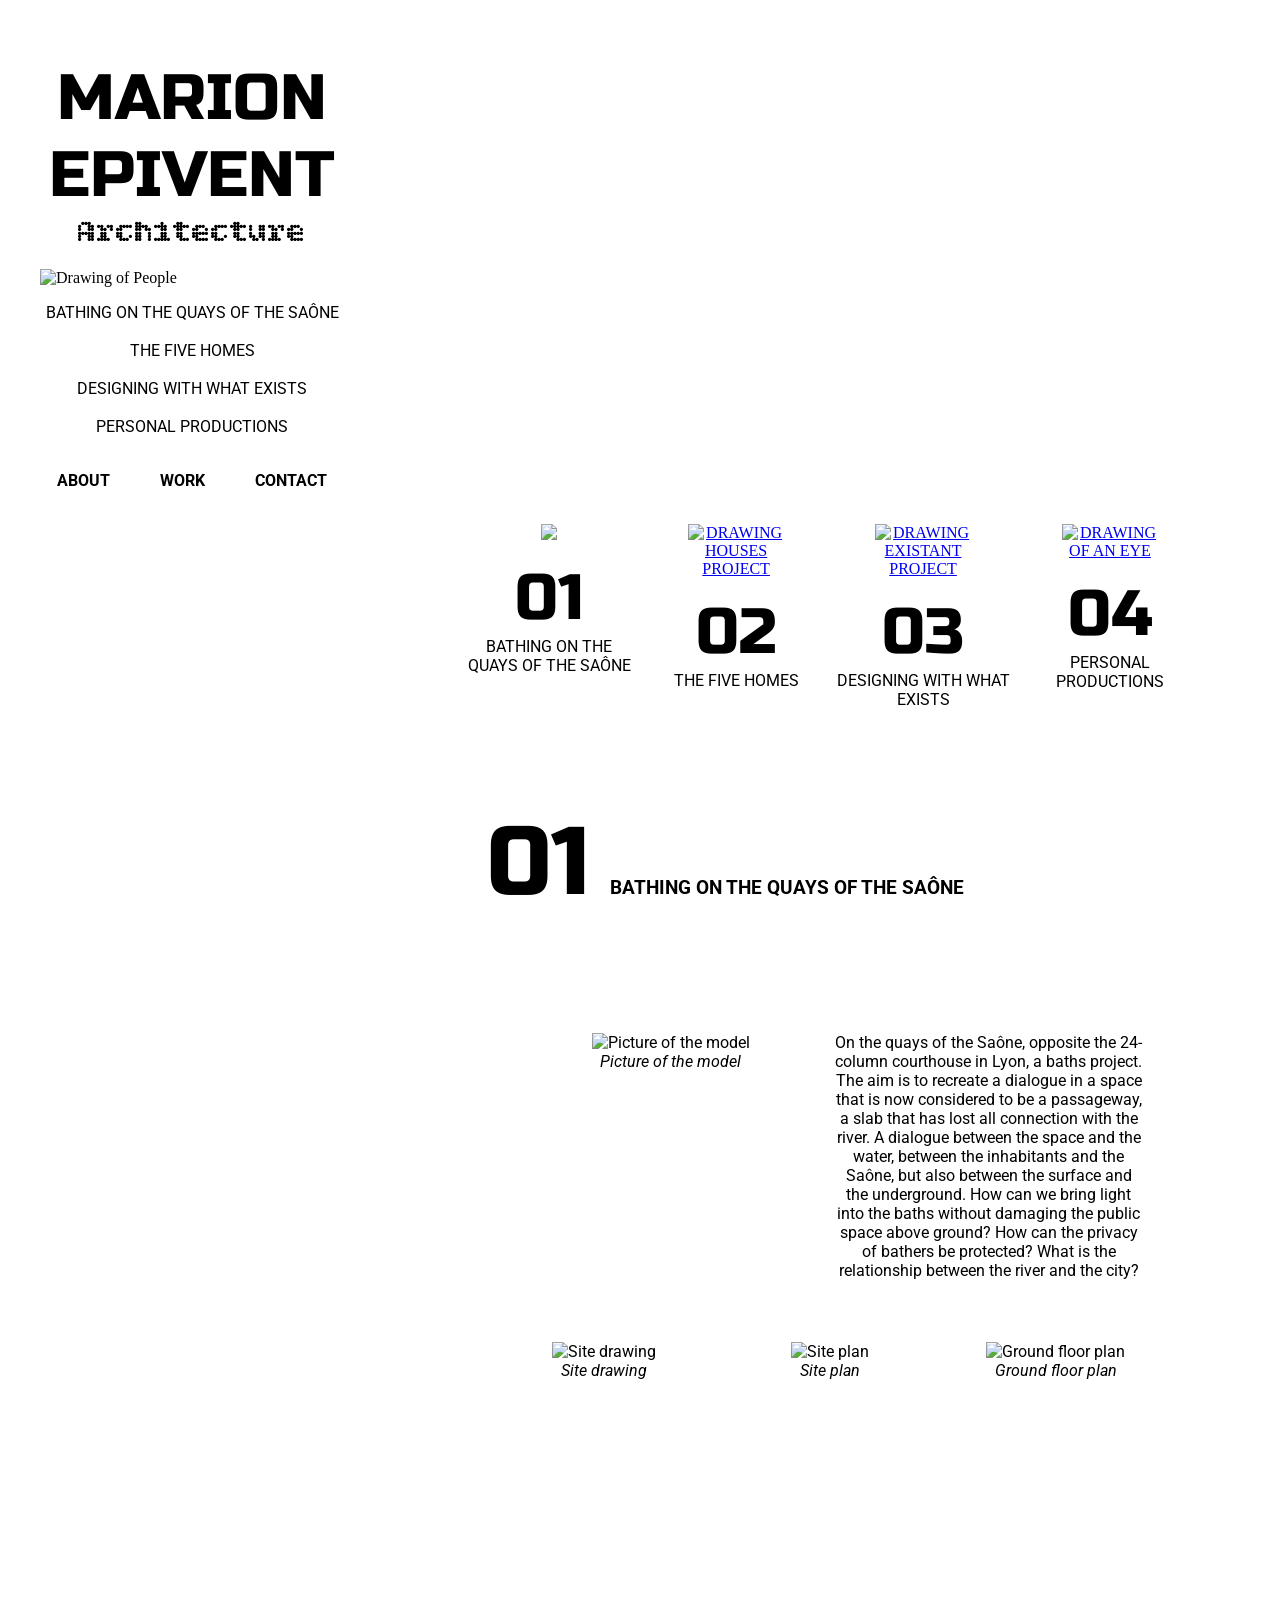
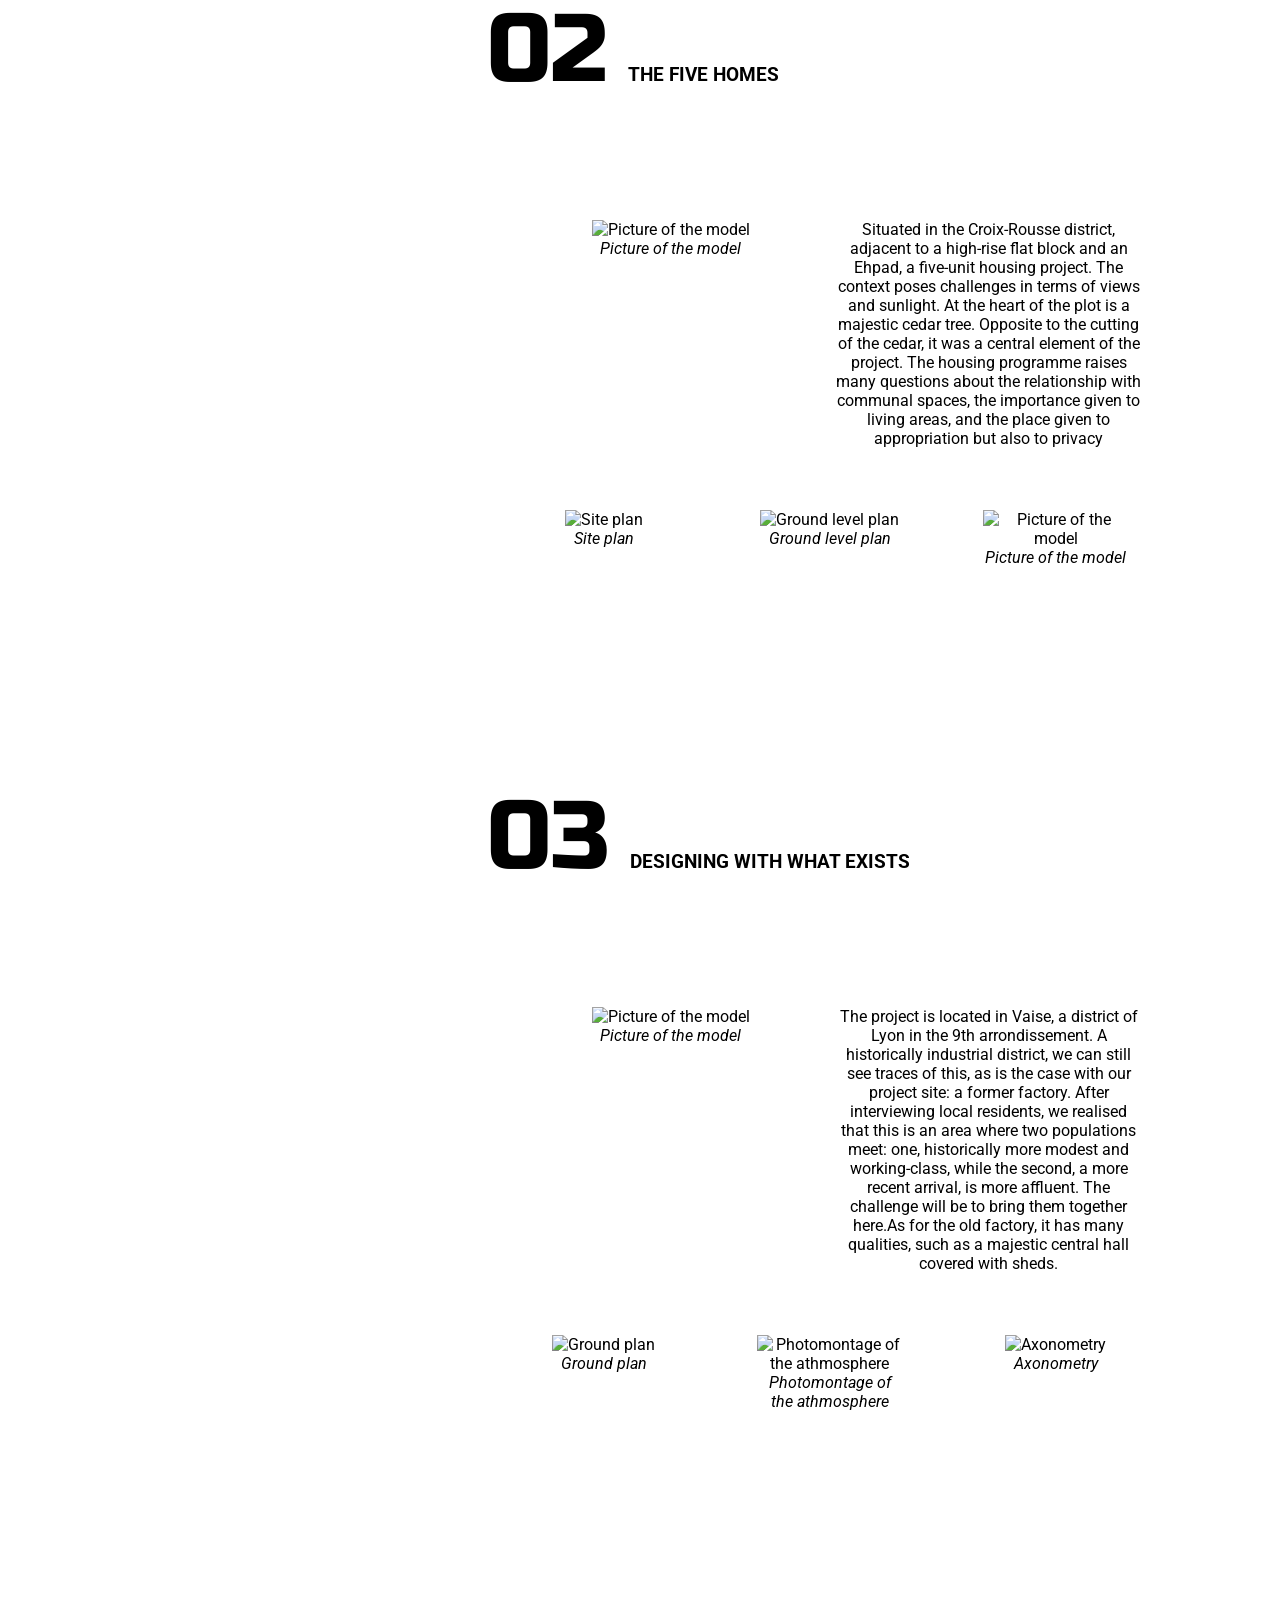
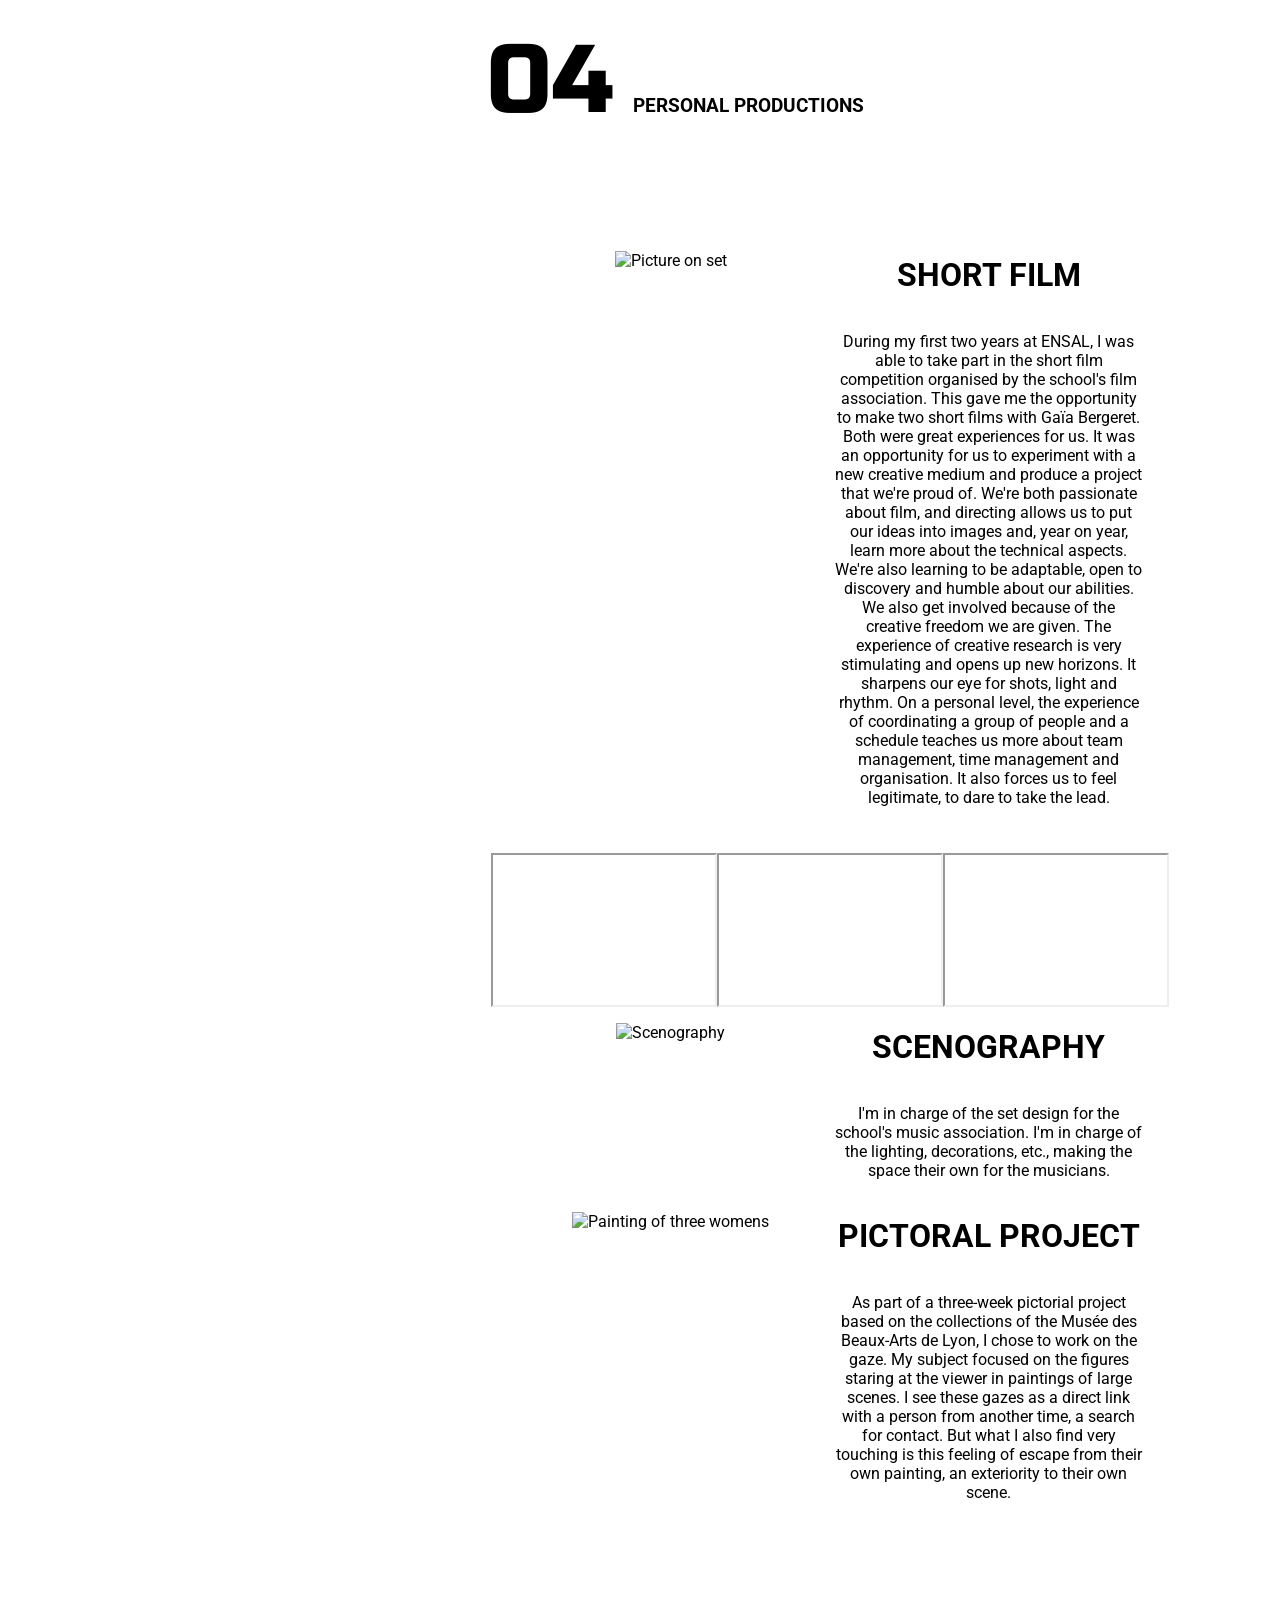
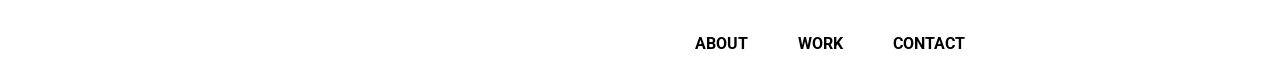
==== index.html @ 9118f6d7 "Add files via upload" ====
<!DOCTYPE html>
<html lang="en">
<head>
    <meta charset="UTF-8">
    <meta name="viewport" content="width=device-width, initial-scale=1.0">
    <title>Marion Epivent Portfolio WORK</title>
    <link rel="stylesheet" href="Styleportfolio.css">
    <link rel="icon" href="Images-portfolio/SCHEMA OEUIL.png" type="image/png">
    <section>
        <link rel="preconnect" href="https://fonts.googleapis.com">
        <link rel="preconnect" href="https://fonts.gstatic.com" crossorigin>
        <link href="https://fonts.googleapis.com/css2?family=Russo+One&display=swap" rel="stylesheet">
    </section>
    <section>
        <link rel="preconnect" href="https://fonts.googleapis.com">
        <link rel="preconnect" href="https://fonts.gstatic.com" crossorigin>
        <link href="https://fonts.googleapis.com/css2?family=Bitcount+Grid+Double:wght@100..900&display=swap" rel="stylesheet">
    </section>
    <section>
        <link rel="preconnect" href="https://fonts.googleapis.com">
        <link rel="preconnect" href="https://fonts.gstatic.com" crossorigin>
        <link href="https://fonts.googleapis.com/css2?family=Roboto:ital,wght@0,100..900;1,100..900&display=swap" rel="stylesheet">
    </section>
</head>
<body>
    <div class="banner">
        <div class="bannertext">
            <h1 class="bigtext russo-one-regular"><a href="about.html">MARION</a></h1>
            <h1 class="bigtext russo-one-regular"><a href="about.html">EPIVENT</a></h1>
            <h2 class="undbigtext bitcount-grid-double-POINT">Architecture</h2>
        </div>
        <figure>
            <img src="Images-portfolio/Perso portfolio.jpg" alt="Drawing of People" style="width:100%">
        </figure>
        <ul class="bannertext roboto-classic summarybanner">
            <li> <a href="#quays">Bathing on the quays of the Saône </a></li><br>
            <li> <a href="#homes">The five homes</a></li><br>
            <li> <a href="#exist">Designing with what exists</a></li><br>
            <li> <a href="#personnal">Personal productions</a></li><br>
        </ul>
        <div class="footerbanner roboto-classic bold">
            <p><a href="about.html">ABOUT</a></p>
            <p><a href="index.html">WORK</a></p>
            <p><a href="contact.html">CONTACT</a></p>  
        </div>  
        
    </div>
    <div class="bannerglobal">
        
        <header>
            
            <div class="blocksummary">
                <div class="Itemsummaryblock">
                    <figure>
                        <a href="#quays"><img src="Images-portfolio/SCHEMA BAINS.png"Drawing bath project" width="100%"></a>
                    </figure>
                    <p class="numbersummary russo-one-regular">01</p>
                    <h1 class="textsummary roboto-classic">Bathing on the quays of the Saône</h1>
                </div>
                <div class="Itemsummaryblock">
                    <figure>
                       <a href="#homes"><img src="Images-portfolio/SCHEMA HOMES.png" alt="Drawing houses project" width="100%"></a> 
                    </figure>
                    <p class="numbersummary russo-one-regular">02</p>
                    <h1 class="textsummary roboto-classic">The five homes</h1>
                </div>
                <div class="Itemsummaryblock">
                    <figure>
                        <a href="#exist"><img src="Images-portfolio/SCHEMA EXIST.png" alt="Drawing existant project" width="100%"></a>
                    </figure>
                    <p class="numbersummary russo-one-regular">03</p>
                    <h1 class="textsummary roboto-classic">Designing with what exists</h1>
                </div>
                <div class="Itemsummaryblock">
                    <figure>
                        <a href="#personnal"><img src="Images-portfolio/SCHEMA OEUIL.png" alt="Drawing of an eye" width="100%"></a>
                    </figure>
                    <p class="numbersummary russo-one-regular">04</p>
                    <h1 class="textsummary roboto-classic">Personal productions</h1>
                </div>
            </div>
        </header>



        <main>
            <div id="quays" class="biggroupproject">

                <div class="ligne">
                    <p class="numberproject russo-one-regular">01<p>
                    <h1 class="projecttitle roboto-classic">Bathing on the quays of the Saône</h1>
                </div>
                <div class="projectintroblock roboto-classic">
                    <div class="projectintroitem">
                        <figure>
                            <img src="Images-portfolio/BAINS MAQUETTE.png" alt="Picture of the model" width="100%">
                        <figcaption>Picture of the model</figcaption>
                        </figure>
                    </div>
                    <div class="projectintroitem roboto-classic">
                        <p>On the quays of the Saône, opposite the 24-column courthouse in Lyon, a baths project. The aim is to recreate a dialogue in a space that is now considered to be a passageway, a slab that has lost all connection with the river. A dialogue between the space and the water, between the inhabitants and the Saône, but also between the surface and the underground. How can we bring light into the baths without damaging the public space above ground? How can the privacy of bathers be protected? What is the relationship between the river and the city?</p>
                    </div>
                </div>

                <div class="projectphotoblock roboto-classic">
                    <div class="projectphotoitem">
                        <figure>
                            <img src="Images-portfolio/BAINS DESSIN.png" alt="Site drawing" width="100%">
                        <figcaption>Site drawing</figcaption>
                        </figure>
                    </div>
                    <div class="projectphotoitem">
                        <figure>
                            <img src="Images-portfolio/BAINS MASSE.png" alt="Site plan" width="100%">
                        <figcaption>Site plan</figcaption>
                        </figure>
                    </div>
                    <div class="projectphotoitem">
                        <figure>
                            <img src="Images-portfolio/BAINS PLANS.png" alt="Ground floor plan" width="100%">
                        <figcaption>Ground floor plan</figcaption>
                        </figure>
                    </div>
                </div>
            </div>


            <div id="homes" class="biggroupproject">
                <div class="ligne">
                    <p class="numberproject russo-one-regular">02<p>
                    <h1 class="projecttitle roboto-classic">The five homes</h1>
                </div>

                <div class="projectintroblock roboto-classic">
                    <div class="projectintroitem">
                        <figure>
                            <img src="Images-portfolio/MAISON MAQUETTE.png" alt="Picture of the model" width="100%">
                        <figcaption>Picture of the model </figcaption>
                        </figure>
                    </div>
                    <div class="projectintroitem roboto-classic">
                        <p>Situated in the Croix-Rousse district, adjacent to a high-rise flat block and an Ehpad, a five-unit housing project. The context poses challenges in terms of views and sunlight. At the heart of the plot is a majestic cedar tree. Opposite to the cutting of the cedar, it was a central element of the project. The housing programme raises many questions about the relationship with communal spaces, the importance given to living areas, and the place given to appropriation but also to privacy</p>
                    </div>
                </div>

                <div class="projectphotoblock roboto-classic">
                    <div class="projectphotoitem">
                        <figure>
                            <img src="Images-portfolio/MAISON MAQUETTE (1).png" alt="Site plan" width="100%">
                        <figcaption>Site plan</figcaption>
                        </figure>
                    </div>
                    <div class="projectphotoitem">
                        <figure>
                            <img src="Images-portfolio/MAISON PLAN.png" alt="Ground level plan" width="100%">
                        <figcaption>Ground level plan</figcaption>
                        </figure>
                    </div>
                    <div class="projectphotoitem">
                        <figure>
                            <img src="Images-portfolio/MAISON MAQUETTE PETIT.png" alt="Picture of the model" width="100%">
                        <figcaption>Picture of the model</figcaption>
                        </figure>
                    </div>
                </div>
            </div>


            <div id="exist" class="biggroupproject">
                <div class="ligne">
                    <p class="numberproject russo-one-regular">03<p>
                    <h1 class="projecttitle roboto-classic">Designing with what exists</h1>
                </div>

                <div class="projectintroblock roboto-classic">
                    <div class="projectintroitem">
                        <figure>
                            <img src="Images-portfolio/EXIST MAQUETTE.png" alt="Picture of the model" width="100%">
                        <figcaption>Picture of the model</figcaption>
                        </figure>
                    </div>
                    <div class="projectintroitem roboto-classic">
                        <p>The project is located in Vaise, a district of Lyon in the 9th arrondissement. A historically industrial district, we can still see traces of this, as is the case with our project site: a former factory. After interviewing local residents, we realised that this is an area where two populations meet: one, historically more modest and working-class, while the second, a more recent arrival, is more affluent. The challenge will be to bring them together here.As for the old factory, it has many qualities, such as a majestic central hall covered with sheds.</p>
                    </div>
                </div>

                <div class="projectphotoblock roboto-classic">
                    <div class="projectphotoitem">
                        <figure>
                            <img src="Images-portfolio/EXIST PLAN.png" alt="Ground plan" width="100%">
                        <figcaption>Ground plan</figcaption>
                        </figure>
                    </div>
                    <div class="projectphotoitem">
                        <figure>
                            <img src="Images-portfolio/EXIST PHOTOMONTAGE.png" alt="Photomontage of the athmosphere" width="100%">
                        <figcaption>Photomontage of the athmosphere</figcaption>
                        </figure>
                    </div>
                    <div class="projectphotoitem">
                        <figure>
                            <img src="Images-portfolio/EXIST AXO.png" alt="Axonometry" width="100%">
                        <figcaption>Axonometry</figcaption>
                        </figure>
                    </div>
                </div>
            </div>


            <div id="personnal" class="biggroupproject">
                <div class="ligne">
                    <p class="numberproject russo-one-regular">04<p>
                    <h1 class="projecttitle roboto-classic">Personal productions</h1>
                </div>

                <div class="projectintroblock roboto-classic">
                    <div class="projectintroitem">
                        <figure>
                            <img src="Images-portfolio/PERSO PHOTO.png" alt="Picture on set" width="100%">
                        </figure>
                    </div>
                    <div class="projectintroitem roboto-classic">
                        <h1>SHORT FILM</h1>
                        <p>During my first two years at ENSAL, I was able to take part in the short film competition organised by the school's film association. This gave me the opportunity to make two short films with Gaïa Bergeret. <br> Both were great experiences for us. It was an opportunity for us to experiment with a new creative medium and produce a project that we're proud of. We're both passionate about film, and directing allows us to put our ideas into images and, year on year, learn more about the technical aspects. <br> We're also learning to be adaptable, open to discovery and humble about our abilities. We also get involved because of the creative freedom we are given. The experience of creative research is very stimulating and opens up new horizons. It sharpens our eye for shots, light and rhythm. On a personal level, the experience of coordinating a group of people and a schedule teaches us more about team management, time management and organisation. It also forces us to feel legitimate, to dare to take the lead.</p>
                    </div>
                </div>

                <div class="projectphotoblock roboto-classic">
                   <div class="projectphotoitem">
                        <iframe
                        title="Résilience"
                        src="https://www.youtube.com/embed/E3gGvBHjxhY"
                        allow="accelerometer; autoplay; clipboard-write; encrypted-media; gyroscope; picture-in-picture"
                        allowfullscreen>
                        </iframe>
                    </div>

                    <div class="projectphotoitem">
                        <iframe
                        title="Au fond des yeux"
                        src="https://www.youtube.com/embed/UUV_vg9QorA"
                        allow="accelerometer; autoplay; clipboard-write; encrypted-media; gyroscope; picture-in-picture"
                        allowfullscreen>
                        </iframe>
                    </div>

                <div class="projectphotoitem">
                    <iframe
                    title="Carnaval"
                    src="https://www.youtube.com/embed/jd1QXHDu4F4"
                    allow="accelerometer; autoplay; clipboard-write; encrypted-media; gyroscope; picture-in-picture"
                    allowfullscreen>
                    </iframe>
                </div>
            </div>

                <div class="projectintroblock roboto-classic">
                    <div class="projectintroitem">
                        <figure>
                            <img src="Images-portfolio/PERSO SCENO.png" alt="Scenography" width="100%">
                        </figure>
                    </div>
                    <div class="projectintroitem roboto-classic">
                        <h1>SCENOGRAPHY</h1>
                        <p>I'm in charge of the set design for the school's music association. I'm in charge of the lighting, decorations, etc., making the space their own for the musicians.</p>
                    </div>
                </div>

                <div class="projectintroblock roboto-classic">
                    <div class="projectintroitem">
                        <figure>
                            <img src="Images-portfolio/PERSO DESSIN.png" alt="Painting of three womens" width="100%">
                        
                        </figure>
                    </div>
                    <div class="projectintroitem roboto-classic">
                        <h1>PICTORAL PROJECT</h1>
                        <p>As part of a three-week pictorial project based on the collections of the Musée des Beaux-Arts de Lyon, I chose to work on the gaze. My subject focused on the figures staring at the viewer in paintings of large scenes. I see these gazes as a direct link with a person from another time, a search for contact. But what I also find very touching is this feeling of escape from their own painting, an exteriority to their own scene. </p>
                    </div>
                </div>
                
            </div>
        </main>
        <footer>
            <div class="footerbanner roboto-classic bold">
                <p><a href="about.html">ABOUT</a></p>
                <p><a href="index.html">WORK</a></p>
                <p><a href="contact.html">CONTACT</a></p>  
            </div> 
        </footer>
    </div>
</body>
---- Styleportfolio.css ----
/*FONT*/
.russo-one-regular {
  font-family: "Russo One", sans-serif;
  font-weight: 400;
  font-style: normal;
}



.bitcount-grid-double-POINT {
  font-family: "Bitcount Grid Double", system-ui;
  font-optical-sizing: auto;
  font-weight: 400;
  font-style: normal;
  font-variation-settings:
    "slnt" 0,
    "CRSV" 0.5,
    "ELSH" 0,
    "ELXP" 0;
}


.roboto-classic {
  font-family: "Roboto", sans-serif;
  font-optical-sizing: auto;
  font-weight: 400;
  font-style: normal;
  font-variation-settings:
    "wdth" 100;
}

/*BANNER*/

.banner {
  position: fixed;
  top: 0;
  left: 0;
  width: 30%;
  height: 100%;
  color: black;
  z-index: 1000;
  padding-top: 60px;
}

.bannertext {
    display: flex;
    justify-content: center;
    flex-direction: column;
    align-items: center;
    color:black;
    margin: 0;
    padding: 0;
}


.bigtext {
    font-size:400%;
    margin: 0;
}

.bigtext a {
    color: black;
    text-decoration: none;
}
.bigtext a:hover {
    color: grey;
}

.undbigtext {
    font-size: 200%;
    margin: 0;
}

.summarybanner{
    display: flex;
    flex-direction: column;
    list-style: none;
    font-weight: 400;
    padding: 0;
    margin:0;

    text-transform: uppercase;
    font-size: medium;
}

.bold {
    font-weight: bolder;
}

.footerbanner{
    display: flex;
    justify-content: center;
    align-items:first baseline;
    gap: 50px;
    margin: 0;
    color: black;
    
}

.footerbanner a {
    color: black;
    text-decoration: none;
}

.footerbanner a:visited {
    color: black;
    text-decoration:underline;
}

.footerbanner a:hover {
    color: grey;
}







/*MAINBANNER*/


.bannerglobal {
    position: relative;
    top:0;
    left:30%;
    width:70%;
    height:100%;
    
}

/*SUMMARY*/

.blocksummary {
    padding-top: 500px;
    display: flex;
    flex-wrap: wrap;
    gap: 10px;
    justify-content: center;
}

.Itemsummaryblock {
    display: flex;
    text-align: center;
    flex-direction: column;
    width: 20%;
    color: black;
    margin: 0;
    padding: 0;

    text-transform: uppercase;
    overflow-wrap: break-word;
}


.numbersummary {
    font-size: 400%;
    margin: 0;
}

.textsummary{
    font-size: 100%;
    margin: 0;
}


.summarybanner a {
    color: black;
    text-decoration: none;
}

.summarybanner a:hover {
    color: grey
}

.summarybanner a:visited {
    text-decoration: underline;
}

/*PROJECT PRESENTATION*/


.biggroupproject {
    margin-right: 100px;
    margin-left: 100px;
    padding-bottom: 100px;
}

.numberproject{
    font-size: 600%;
}

.projecttitle{
    font-size: 120%;
    font-weight: bold;
    text-transform: uppercase;
}

.ligne{
    display: flex;
    align-items:first baseline;
    gap: 10px;
}

.projectintroblock {
    display: flex;
    flex-wrap: wrap;
    gap: 10px;
    justify-content: center;
}


.projectintroitem {
    display: flex;
    text-align: center;
    flex-direction: column;
    width: 45%;
    color: black;
    margin: 0;
    padding: 0;
    min-width: none;
    overflow-wrap: break-word;
}

.projectphotoblock {
    padding-top: 30px;
    display: flex;
    flex-wrap: wrap;
    gap: 0px;
    justify-content: center;
}

.projectphotoitem {
    display: flex;
    text-align: center;
    flex-direction: column;
    width: 33%;
    color: black;
    margin: 0;
    padding: 0;
    
}

.blockphotoproject {
    display: flex;
    text-align: center;
    flex-direction: column;
    width: 20%;
    height: 400px;
    color: black;
    margin: 0;
    padding: 0;
    text-transform: uppercase;
}

figcaption {
    font-style: oblique;
}

/*ABOUT*/

.bannerglobalabout {
    margin-left: 30%;
    width: 70%;  
}


.bannerglobalabout {
    display: flex;
    flex-direction: column;
    justify-content: center;  
    align-items: center;      
    min-height: 100vh;  
    text-align: center;
    gap: 20px;
    
}

.textabout {
    display: flex;
    text-align: center;
    flex-direction: column;
    margin-left: 300px;
    margin-right: 300px;
}
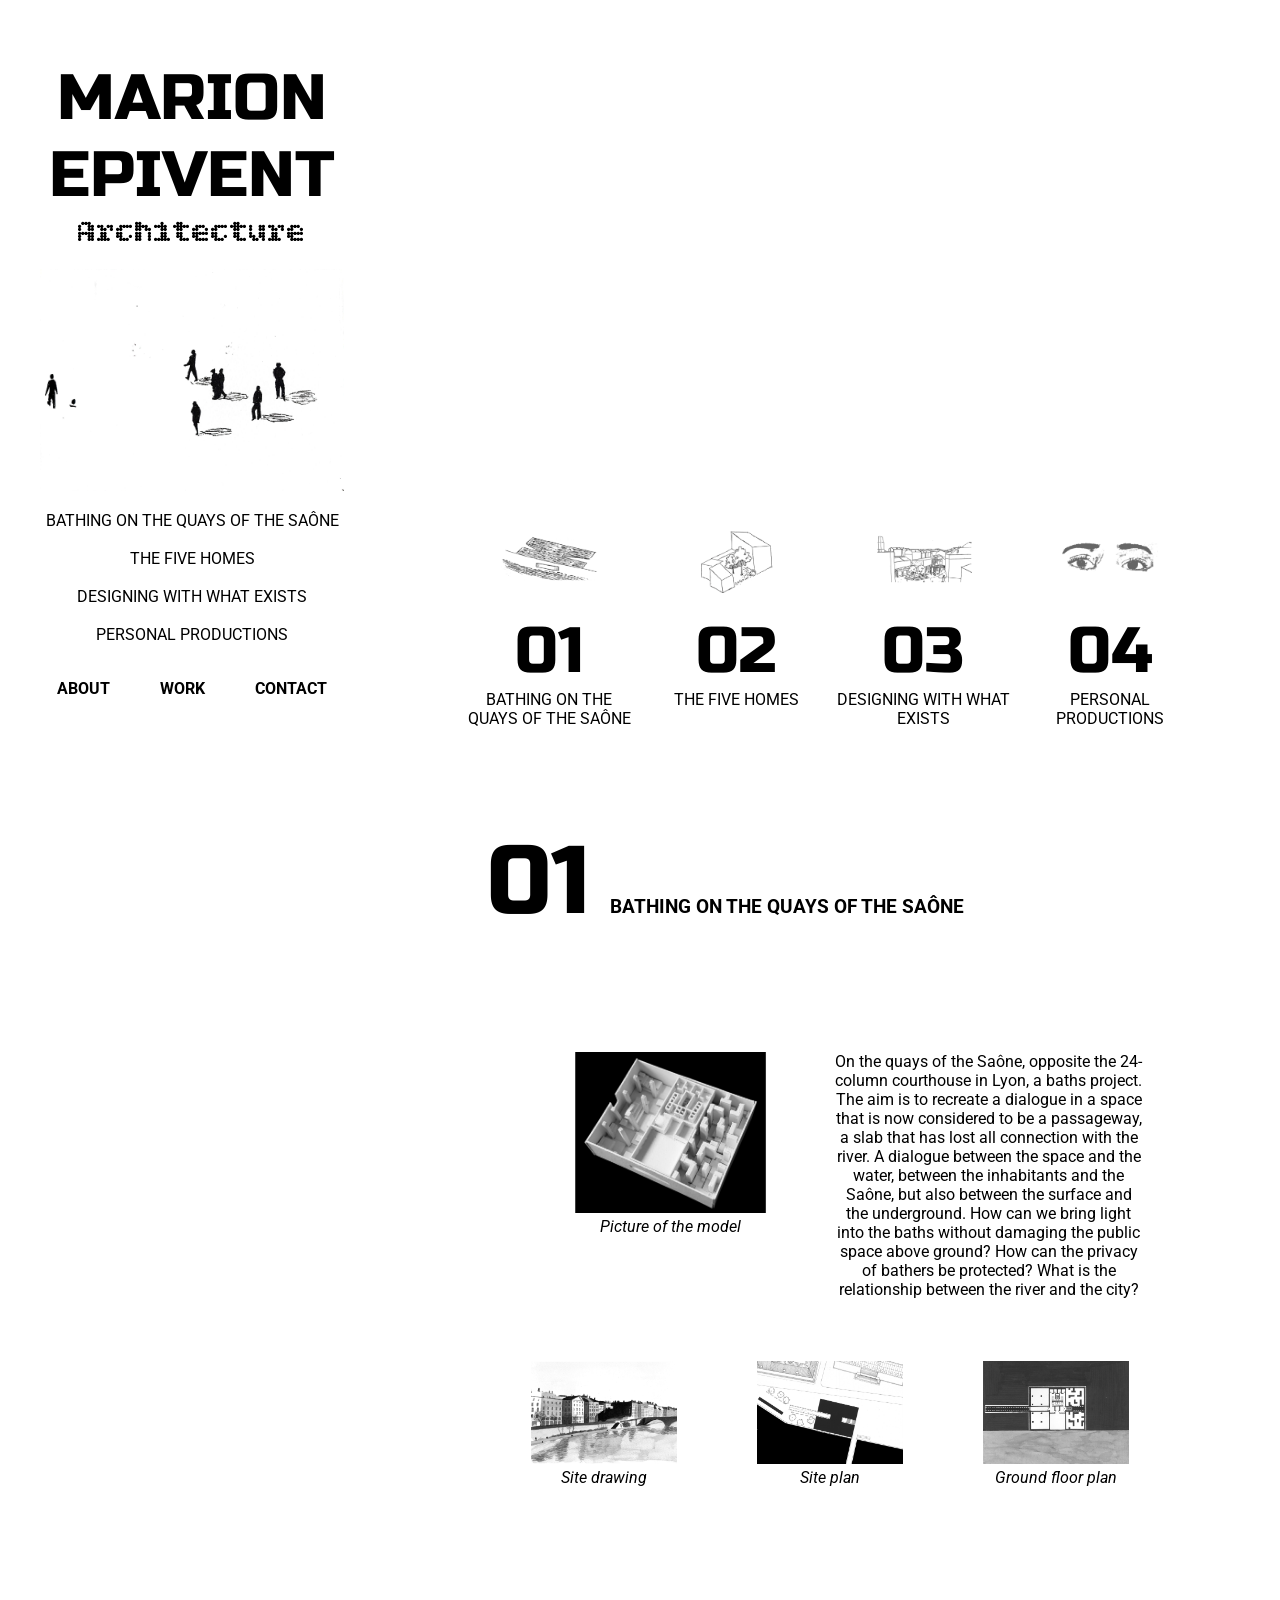
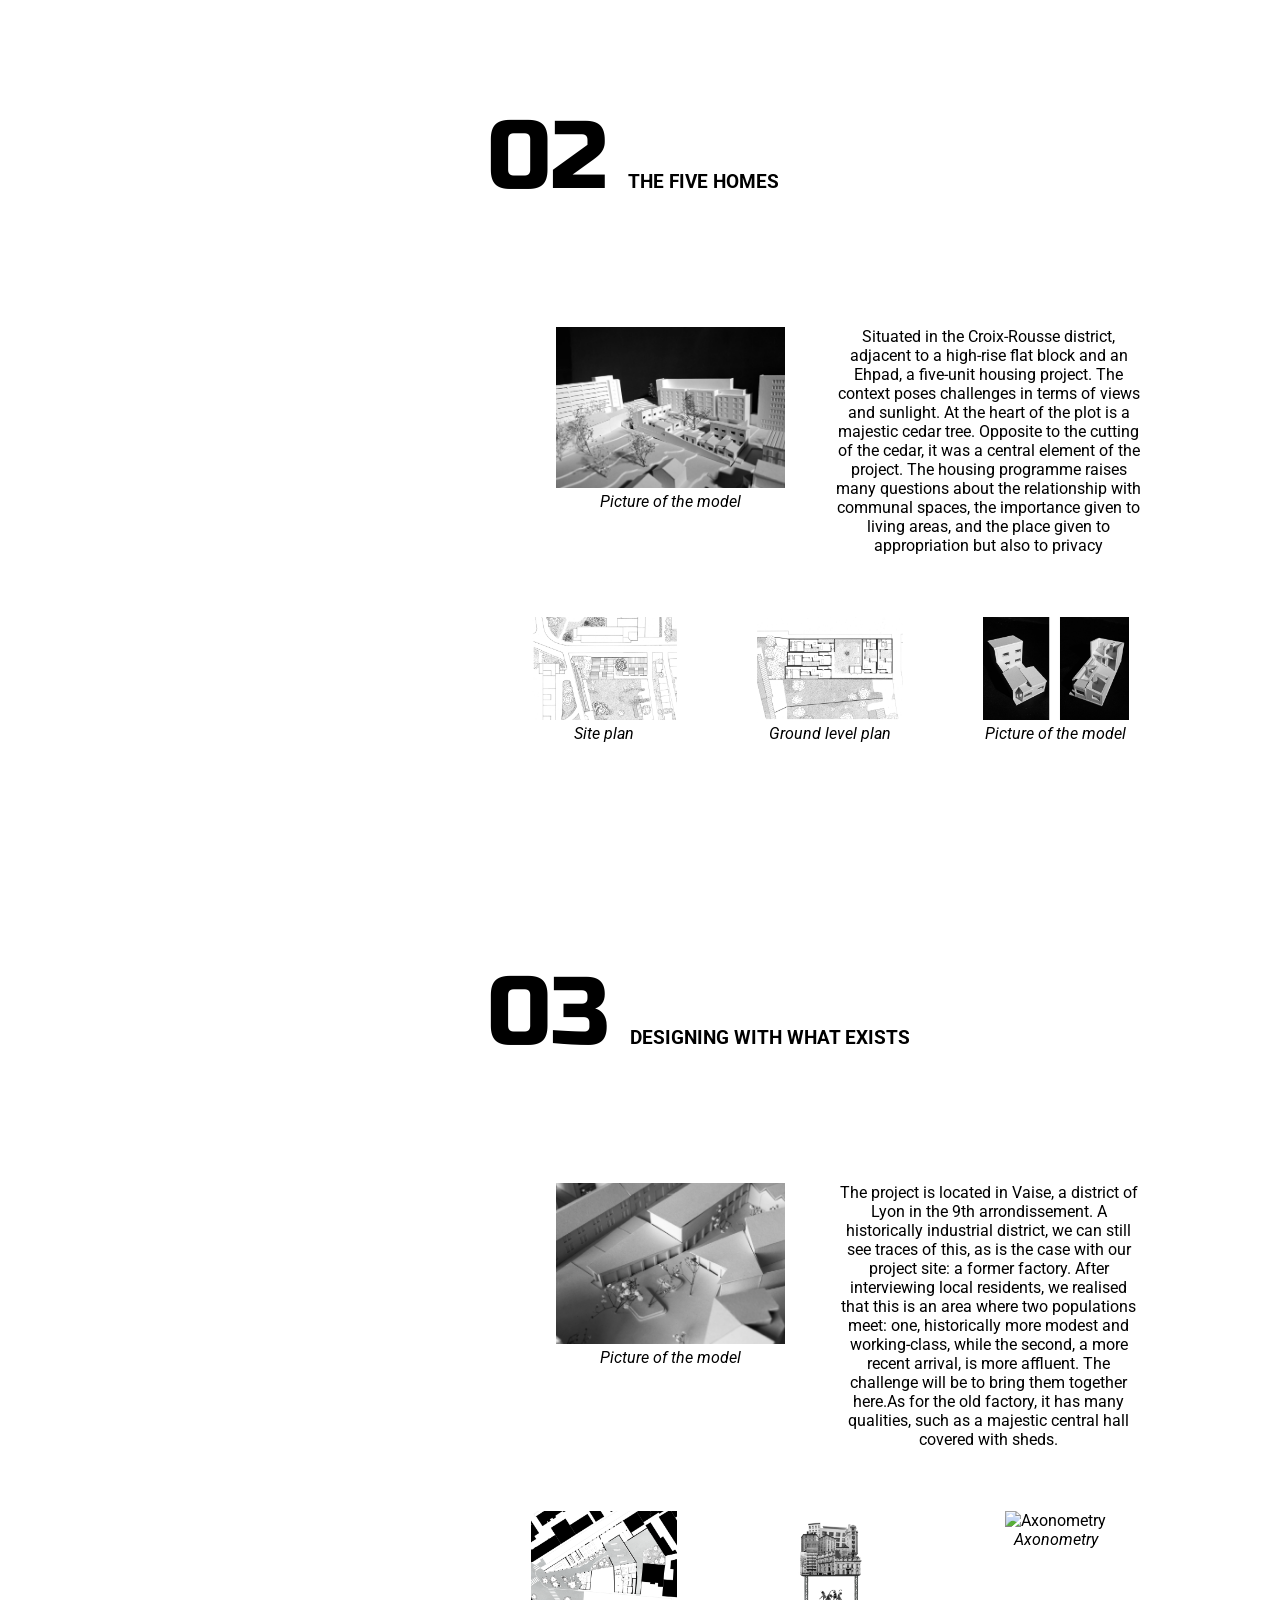
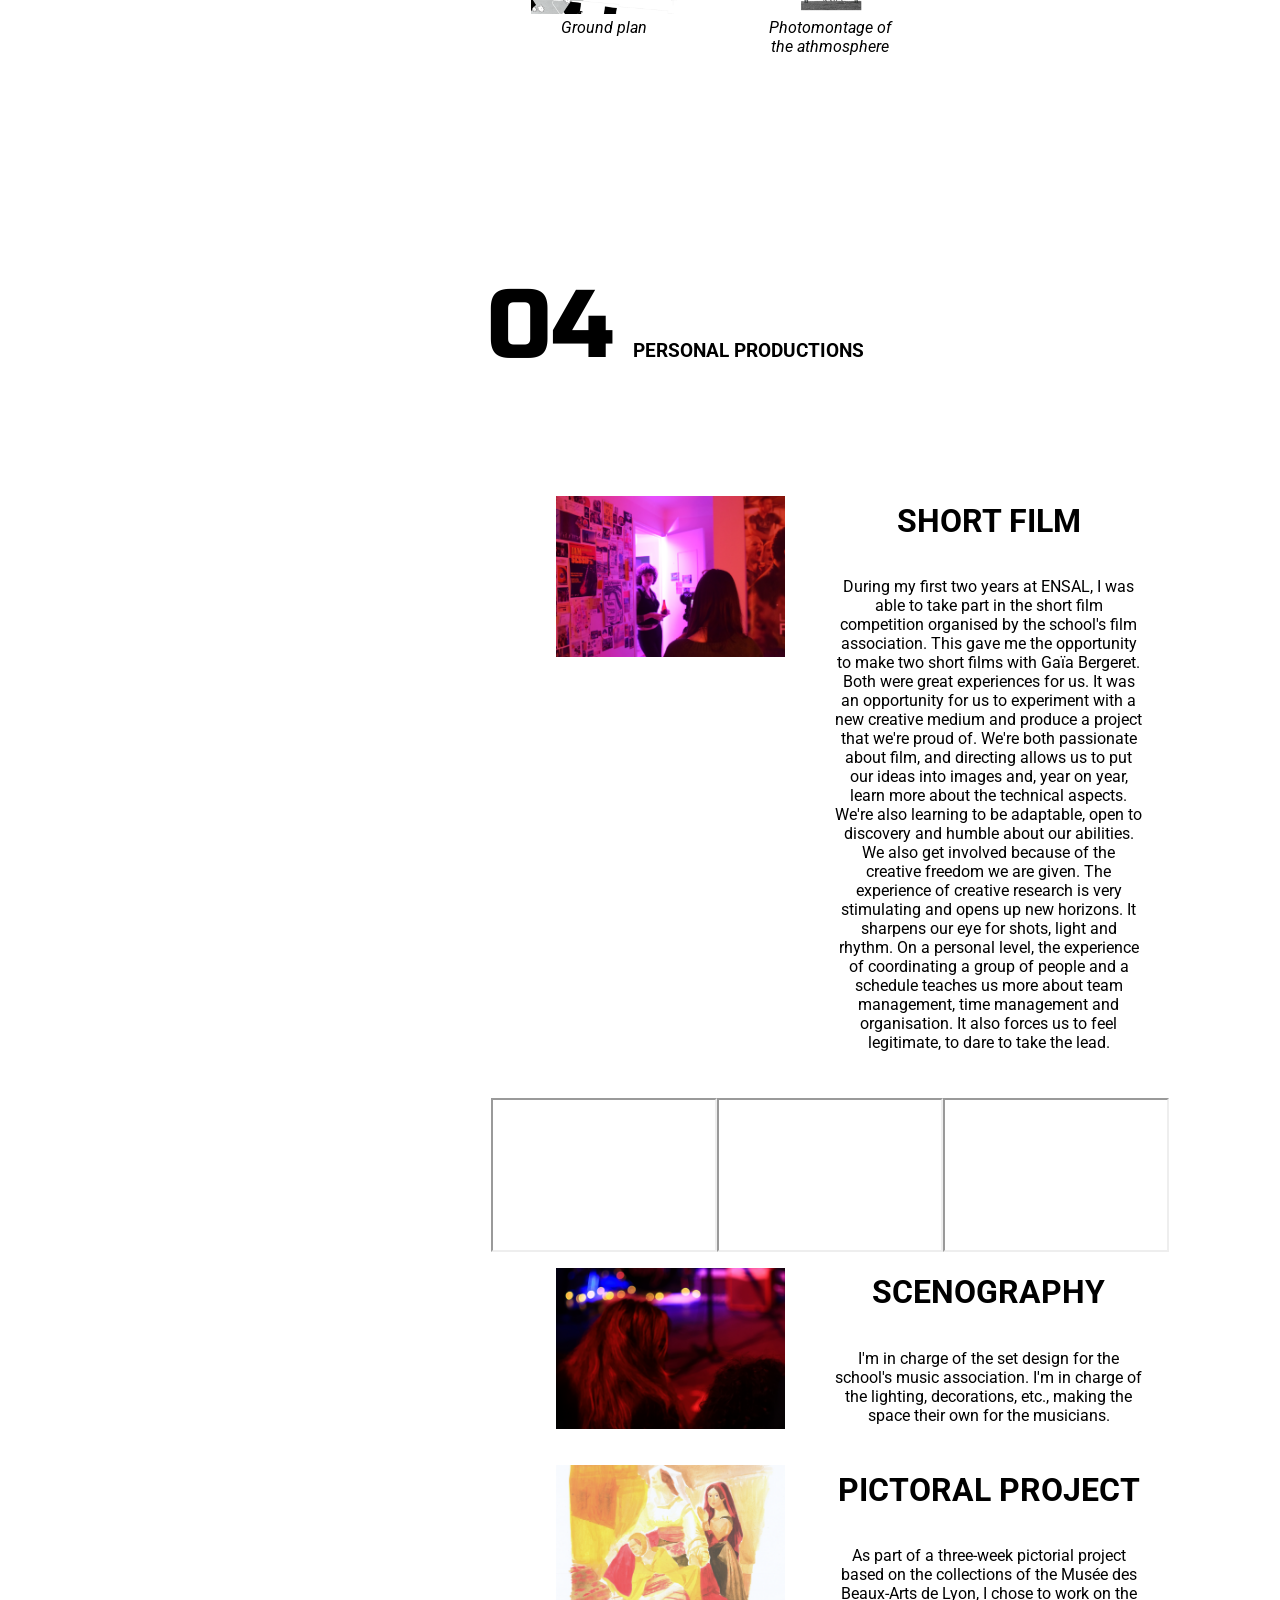
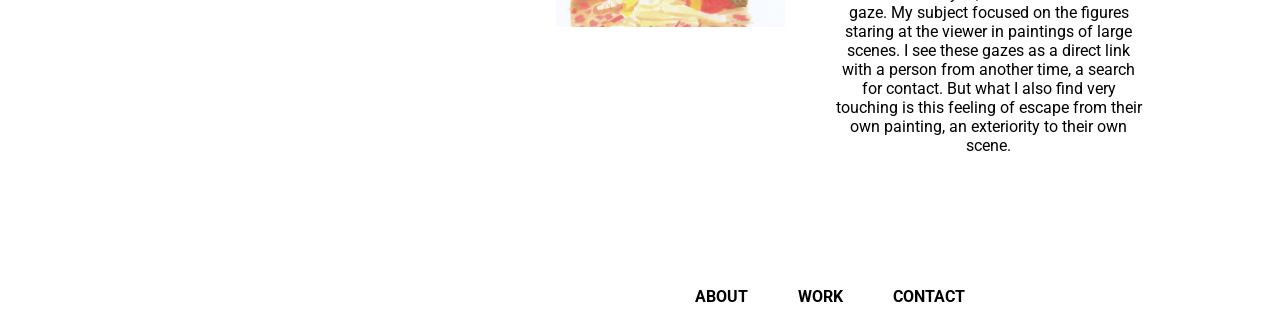
==== commit e95b1b23: "Update index.html" ====
--- a/index.html
+++ b/index.html
@@ -5,7 +5,7 @@
     <meta name="viewport" content="width=device-width, initial-scale=1.0">
     <title>Marion Epivent Portfolio WORK</title>
     <link rel="stylesheet" href="Styleportfolio.css">
-    <link rel="icon" href="Images-portfolio/SCHEMA OEUIL.png" type="image/png">
+    <link rel="icon" href="SCHEMA OEUIL.png" type="image/png">
     <section>
         <link rel="preconnect" href="https://fonts.googleapis.com">
         <link rel="preconnect" href="https://fonts.gstatic.com" crossorigin>
@@ -30,7 +30,7 @@
             <h2 class="undbigtext bitcount-grid-double-POINT">Architecture</h2>
         </div>
         <figure>
-            <img src="Images-portfolio/Perso portfolio.jpg" alt="Drawing of People" style="width:100%">
+            <img src="Perso portfolio.jpg" alt="Drawing of People" style="width:100%">
         </figure>
         <ul class="bannertext roboto-classic summarybanner">
             <li> <a href="#quays">Bathing on the quays of the Saône </a></li><br>
@@ -52,28 +52,28 @@
             <div class="blocksummary">
                 <div class="Itemsummaryblock">
                     <figure>
-                        <a href="#quays"><img src="Images-portfolio/SCHEMA BAINS.png"Drawing bath project" width="100%"></a>
+                        <a href="#quays"><img src="SCHEMA BAINS.png"Drawing bath project" width="100%"></a>
                     </figure>
                     <p class="numbersummary russo-one-regular">01</p>
                     <h1 class="textsummary roboto-classic">Bathing on the quays of the Saône</h1>
                 </div>
                 <div class="Itemsummaryblock">
                     <figure>
-                       <a href="#homes"><img src="Images-portfolio/SCHEMA HOMES.png" alt="Drawing houses project" width="100%"></a> 
+                       <a href="#homes"><img src="SCHEMA HOMES.png" alt="Drawing houses project" width="100%"></a> 
                     </figure>
                     <p class="numbersummary russo-one-regular">02</p>
                     <h1 class="textsummary roboto-classic">The five homes</h1>
                 </div>
                 <div class="Itemsummaryblock">
                     <figure>
-                        <a href="#exist"><img src="Images-portfolio/SCHEMA EXIST.png" alt="Drawing existant project" width="100%"></a>
+                        <a href="#exist"><img src="SCHEMA EXIST.png" alt="Drawing existant project" width="100%"></a>
                     </figure>
                     <p class="numbersummary russo-one-regular">03</p>
                     <h1 class="textsummary roboto-classic">Designing with what exists</h1>
                 </div>
                 <div class="Itemsummaryblock">
                     <figure>
-                        <a href="#personnal"><img src="Images-portfolio/SCHEMA OEUIL.png" alt="Drawing of an eye" width="100%"></a>
+                        <a href="#personnal"><img src="SCHEMA OEUIL.png" alt="Drawing of an eye" width="100%"></a>
                     </figure>
                     <p class="numbersummary russo-one-regular">04</p>
                     <h1 class="textsummary roboto-classic">Personal productions</h1>
@@ -93,7 +93,7 @@
                 <div class="projectintroblock roboto-classic">
                     <div class="projectintroitem">
                         <figure>
-                            <img src="Images-portfolio/BAINS MAQUETTE.png" alt="Picture of the model" width="100%">
+                            <img src="BAINS MAQUETTE.png" alt="Picture of the model" width="100%">
                         <figcaption>Picture of the model</figcaption>
                         </figure>
                     </div>
@@ -105,19 +105,19 @@
                 <div class="projectphotoblock roboto-classic">
                     <div class="projectphotoitem">
                         <figure>
-                            <img src="Images-portfolio/BAINS DESSIN.png" alt="Site drawing" width="100%">
+                            <img src="BAINS DESSIN.png" alt="Site drawing" width="100%">
                         <figcaption>Site drawing</figcaption>
                         </figure>
                     </div>
                     <div class="projectphotoitem">
                         <figure>
-                            <img src="Images-portfolio/BAINS MASSE.png" alt="Site plan" width="100%">
+                            <img src="BAINS MASSE.png" alt="Site plan" width="100%">
                         <figcaption>Site plan</figcaption>
                         </figure>
                     </div>
                     <div class="projectphotoitem">
                         <figure>
-                            <img src="Images-portfolio/BAINS PLANS.png" alt="Ground floor plan" width="100%">
+                            <img src="BAINS PLANS.png" alt="Ground floor plan" width="100%">
                         <figcaption>Ground floor plan</figcaption>
                         </figure>
                     </div>
@@ -134,7 +134,7 @@
                 <div class="projectintroblock roboto-classic">
                     <div class="projectintroitem">
                         <figure>
-                            <img src="Images-portfolio/MAISON MAQUETTE.png" alt="Picture of the model" width="100%">
+                            <img src="MAISON MAQUETTE.png" alt="Picture of the model" width="100%">
                         <figcaption>Picture of the model </figcaption>
                         </figure>
                     </div>
@@ -146,19 +146,19 @@
                 <div class="projectphotoblock roboto-classic">
                     <div class="projectphotoitem">
                         <figure>
-                            <img src="Images-portfolio/MAISON MAQUETTE (1).png" alt="Site plan" width="100%">
+                            <img src="MAISON MAQUETTE (1).png" alt="Site plan" width="100%">
                         <figcaption>Site plan</figcaption>
                         </figure>
                     </div>
                     <div class="projectphotoitem">
                         <figure>
-                            <img src="Images-portfolio/MAISON PLAN.png" alt="Ground level plan" width="100%">
+                            <img src="MAISON PLAN.png" alt="Ground level plan" width="100%">
                         <figcaption>Ground level plan</figcaption>
                         </figure>
                     </div>
                     <div class="projectphotoitem">
                         <figure>
-                            <img src="Images-portfolio/MAISON MAQUETTE PETIT.png" alt="Picture of the model" width="100%">
+                            <img src="MAISON MAQUETTE PETIT.png" alt="Picture of the model" width="100%">
                         <figcaption>Picture of the model</figcaption>
                         </figure>
                     </div>
@@ -175,7 +175,7 @@
                 <div class="projectintroblock roboto-classic">
                     <div class="projectintroitem">
                         <figure>
-                            <img src="Images-portfolio/EXIST MAQUETTE.png" alt="Picture of the model" width="100%">
+                            <img src="EXIST MAQUETTE.png" alt="Picture of the model" width="100%">
                         <figcaption>Picture of the model</figcaption>
                         </figure>
                     </div>
@@ -187,13 +187,13 @@
                 <div class="projectphotoblock roboto-classic">
                     <div class="projectphotoitem">
                         <figure>
-                            <img src="Images-portfolio/EXIST PLAN.png" alt="Ground plan" width="100%">
+                            <img src="EXIST PLAN.png" alt="Ground plan" width="100%">
                         <figcaption>Ground plan</figcaption>
                         </figure>
                     </div>
                     <div class="projectphotoitem">
                         <figure>
-                            <img src="Images-portfolio/EXIST PHOTOMONTAGE.png" alt="Photomontage of the athmosphere" width="100%">
+                            <img src="EXIST PHOTOMONTAGE.png" alt="Photomontage of the athmosphere" width="100%">
                         <figcaption>Photomontage of the athmosphere</figcaption>
                         </figure>
                     </div>
@@ -216,7 +216,7 @@
                 <div class="projectintroblock roboto-classic">
                     <div class="projectintroitem">
                         <figure>
-                            <img src="Images-portfolio/PERSO PHOTO.png" alt="Picture on set" width="100%">
+                            <img src="PERSO PHOTO.png" alt="Picture on set" width="100%">
                         </figure>
                     </div>
                     <div class="projectintroitem roboto-classic">
@@ -257,7 +257,7 @@
                 <div class="projectintroblock roboto-classic">
                     <div class="projectintroitem">
                         <figure>
-                            <img src="Images-portfolio/PERSO SCENO.png" alt="Scenography" width="100%">
+                            <img src="PERSO SCENO.png" alt="Scenography" width="100%">
                         </figure>
                     </div>
                     <div class="projectintroitem roboto-classic">
@@ -269,7 +269,7 @@
                 <div class="projectintroblock roboto-classic">
                     <div class="projectintroitem">
                         <figure>
-                            <img src="Images-portfolio/PERSO DESSIN.png" alt="Painting of three womens" width="100%">
+                            <img src="PERSO DESSIN.png" alt="Painting of three womens" width="100%">
                         
                         </figure>
                     </div>
@@ -289,4 +289,4 @@
             </div> 
         </footer>
     </div>
-</body>+</body>
